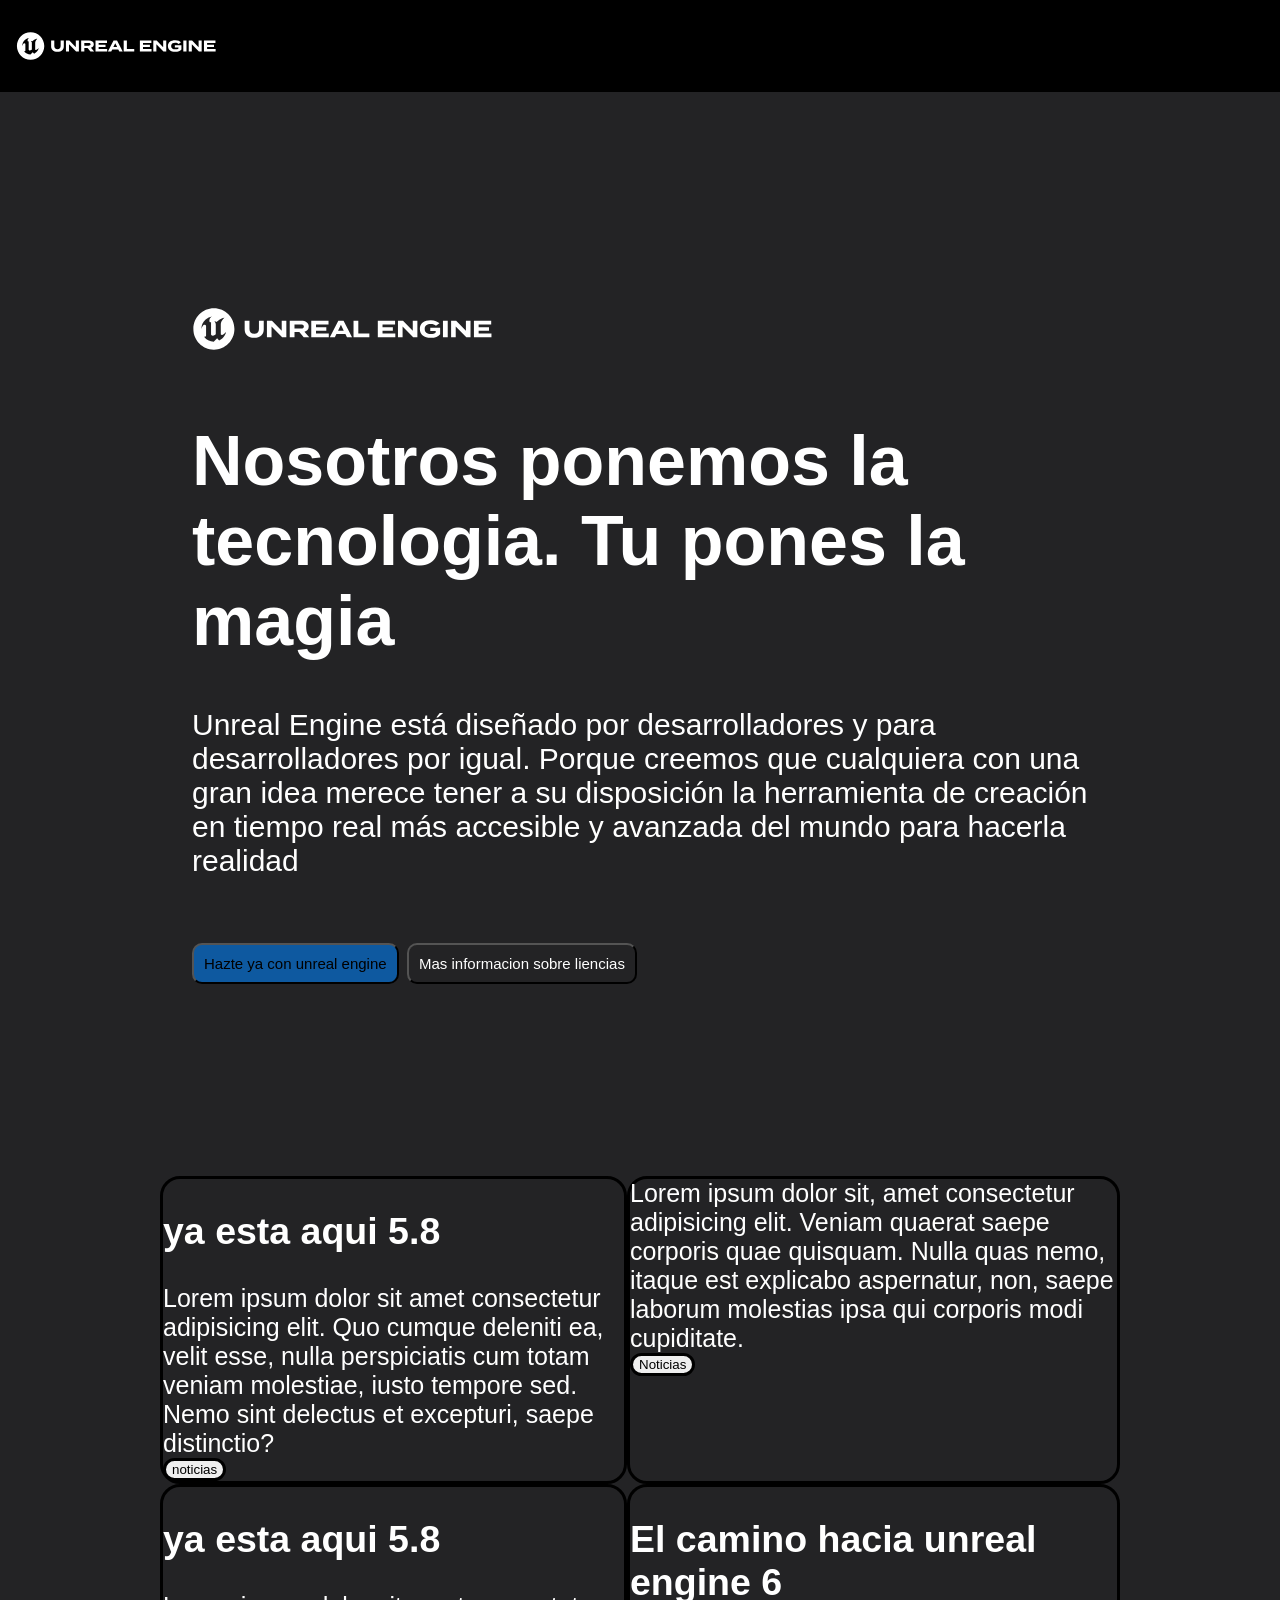
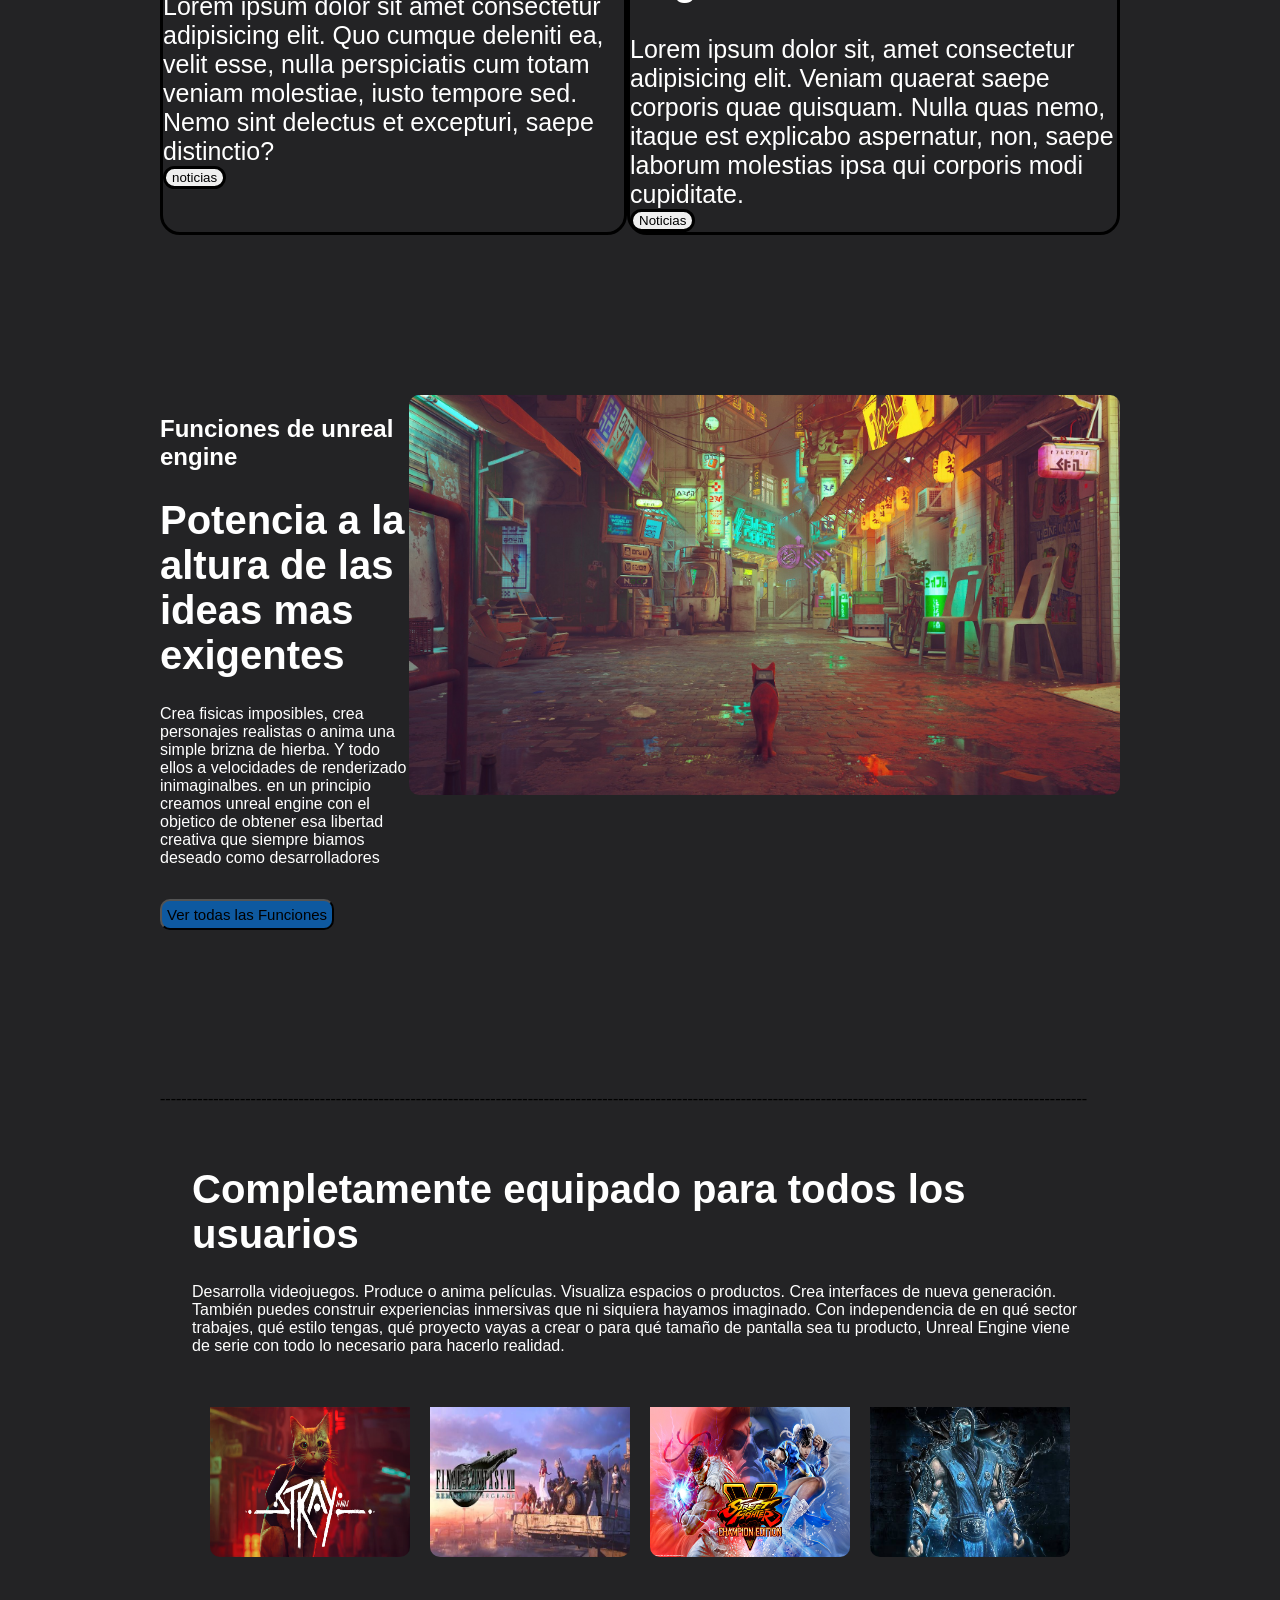
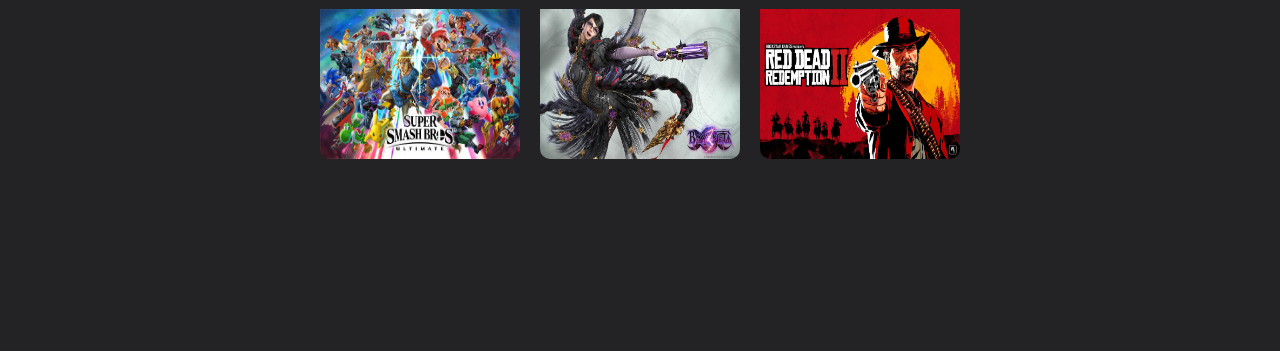
==== Index.html @ 08d659f3 "mi primer commit real, yaigit add ." ====
<!DOCTYPE html>
 <html lang="en">
 <head>
    <meta charset="UTF-8">
    <meta name="viewport" content="width=device-width, initial-scale=1.0">
    <title>Descubre unreal engine</title>
    <link rel="stylesheet" href="./Styles.css">
    <link rel="icon" href="./imagenes/logounreal.webp" type="image/x-icon">

 </head>
 <body>
   <nav class="navflex">
         <img src="./imagenes/Logo Unreal Engine.svg" alt="" style="height: 60px; width: 200px;">
         
   </nav>

<div class="mastercontainer">

   <div class="divflex1">
      <img src="./imagenes/Logo Unreal Engine.svg" alt="logounreal" class="imagenflex1" style="height: 90px; width: 300px;">

      <div divflexinner1>
          <h1 style="font-size: 70px;">Nosotros ponemos la tecnologia. Tu pones la magia</h1>
            <span >Unreal Engine está diseñado por desarrolladores y para desarrolladores por igual. Porque creemos que cualquiera con una gran idea merece tener a su disposición la herramienta de creación en tiempo real más accesible y avanzada del mundo para hacerla realidad</span>
         </div>
         <div style="margin-top: 4rem;">
            <button class="buttoninner1">Hazte ya con unreal engine</button>
            <button class="buttoninner2">Mas informacion sobre liencias</button>         
         </div>
         
         

</div>
      
<div class="containerflex1main">
   <div class="containerflex1">
      
      <div class="subcontainerflex1">
          <h2>ya esta aqui 5.8</h2>
          <span>Lorem ipsum dolor sit amet consectetur adipisicing elit. Quo cumque deleniti ea, velit esse, nulla perspiciatis cum totam veniam molestiae, iusto tempore sed. Nemo sint delectus et excepturi, saepe distinctio?</span>
          <button class="buttonflex1">noticias</button>
      </div>
      <div class="subcontainerflex2">
         
         <span>Lorem ipsum dolor sit, amet consectetur adipisicing elit. Veniam quaerat saepe corporis quae quisquam. Nulla quas nemo, itaque est explicabo aspernatur, non, saepe laborum molestias ipsa qui corporis modi cupiditate. </span>
         <button class="buttonflex2">Noticias</button>
      </div>
   </div>
   <div class="containerflex1">
      
      <div class="subcontainerflex1">
          <h2>ya esta aqui 5.8</h2>
          <span>Lorem ipsum dolor sit amet consectetur adipisicing elit. Quo cumque deleniti ea, velit esse, nulla perspiciatis cum totam veniam molestiae, iusto tempore sed. Nemo sint delectus et excepturi, saepe distinctio?</span>
          <button class="buttonflex1">noticias</button>
      </div>
      <div class="subcontainerflex2">
         <h2>El camino hacia unreal engine 6</h2>
         <span>Lorem ipsum dolor sit, amet consectetur adipisicing elit. Veniam quaerat saepe corporis quae quisquam. Nulla quas nemo, itaque est explicabo aspernatur, non, saepe laborum molestias ipsa qui corporis modi cupiditate. </span>
         <button class="buttonflex2">Noticias</button>
      </div>
</div>
    
 <div class="divflex2">
      <div>
         <h2>Funciones de unreal engine</h2>
         <h1>Potencia a la altura de las ideas mas exigentes</h1>
         <span>Crea fisicas imposibles, crea personajes realistas o anima una simple brizna de hierba. Y todo ellos a velocidades de renderizado inimaginalbes. en un principio creamos unreal engine con el objetico de obtener esa libertad creativa que siempre biamos deseado como desarrolladores</span>
         <button class="divflex2button">Ver todas las Funciones</button>
      </div>

      <div class="divflex2img">
         <img src="./imagenes/strayimage.jpg" alt="" style="border-radius: 10px;">
      </div>
</div>
</div>

  
------------------------------------------------------------------------------------------------------------------------------------------------------------------------------


   <div class="divflex3inner">
          <div class="divflex3">
             <h1>Completamente equipado para todos los usuarios</h1>
             <span>Desarrolla videojuegos. Produce o anima películas. Visualiza espacios o productos. Crea interfaces de nueva generación. También puedes construir experiencias inmersivas que ni siquiera hayamos imaginado. Con independencia de en qué sector trabajes, qué estilo tengas, qué proyecto vayas a crear o para qué tamaño de pantalla sea tu producto, Unreal Engine viene de serie con todo lo necesario para hacerlo realidad.</span>
           </div>
         <img src="./imagenes/juego1.avif" alt="img1" class="divflex3innerimg" style="border-radius: 10px;">
         <img src="./imagenes/juego2.jpg" alt="img1" class="divflex3innerimg" style="border-radius: 10px;">
         <img src="./imagenes/juego3.jpg" alt="img1" class="divflex3innerimg" style="border-radius: 10px;">
         <img src="./imagenes/juego4.jpg" alt="img1" class="divflex3innerimg" style="border-radius: 10px;">
         <img src="./imagenes/juego5.jpg" alt="img1" class="divflex3innerimg" style="border-radius: 10px;">
         <img src="./imagenes/juego6.jpg" alt="img1" class="divflex3innerimg" style="border-radius: 10px;">
         <img src="./imagenes/juego7.jpg" alt="img1" class="divflex3innerimg" style="border-radius: 10px;">
   </div>
  </div>










 </body>
 </html>
---- Styles.css ----
body {
    padding: 0;
    margin: 0;
    background-color: rgb(35, 35, 37);
}


.mastercontainer {
    margin: 10rem;
    
}

.navflex {
    display: flex;
    background-color: black;
    color: white;
    justify-content: space-between;
    text-decoration: none;
    padding: 1em;
    

}

.divflex1 {
    display: flex;
    justify-content:start;
    flex-direction: column;
    font-family: 'Gill Sans', 'Gill Sans MT', Calibri, 'Trebuchet MS', sans-serif;
    color: white;
    font-size: 30px;
    margin-bottom: 10rem;
    padding: 2rem;
    flex-wrap: wrap;
    
}

.buttoninner1 {
   border-radius: 10px;
   background-color: rgba(10, 100, 185, 0.836);
   padding: 10px;
   font-family: 'Gill Sans', 'Gill Sans MT', Calibri, 'Trebuchet MS', sans-serif;
   font-size: 15px;
   color: black;
}


.buttoninner2 {
    background-color: transparent;
    border-radius: 10px;
    padding: 10px;
    font-family: 'Gill Sans', 'Gill Sans MT', Calibri, 'Trebuchet MS', sans-serif;
    font-size: 15px;
    color: white;
}



.video1 {
  display: flex;
 
}


.imagenflex1 {
    width: 800px;
    height:400px;
}

.text1flex {
    font-family: 20px;
}

.containerflex1 {
    display: flex;
    justify-content: space-around;
    font-family: 'Gill Sans', 'Gill Sans MT', Calibri, 'Trebuchet MS', sans-serif;
    color: white;
    font-size: 25px;
    justify-content: space-between

    
    
}


.subcontainerflex1 {
    border-radius: 20px;
    border: solid black;
    color: white;
    
}

.subcontainerflex2 {
    border-radius: 20px;
    border: solid black;
    color: white;
    
}

.buttonflex1 {
    border: solid black;
    display: flex;
    justify-content: start;
    border-radius: 20px;
    
}

.buttonflex2 {
    border: solid black;
    display: flex;
    border-radius: 20px;
     
    
    
}

.divflexinner1 {
    display: flex;
    flex-direction: column;
    
}


.divflex2 {
    display: flex;
    margin-bottom: 10rem;
    margin-top: 10rem;
    color: white;
    font-family: 'Gill Sans', 'Gill Sans MT', Calibri, 'Trebuchet MS', sans-serif;
}

.divflex2 h1 {
    font-size: 40px;
}

.divflex2 button {
   border-radius: 10px;
   background-color: rgba(10, 100, 185, 0.836);
   padding: 5px;
   font-family: 'Gill Sans', 'Gill Sans MT', Calibri, 'Trebuchet MS', sans-serif;
   font-size: 15px;
   color: black;
   margin-top: 2rem;

}

.divflex2img {
    display: flex; 
    height: 400px;
    width: 1500px;
    
    

}

.divflex2button {
    display: flex;
}

.divflex3inner {
    display: flex;  
    justify-content: center;
    flex-wrap: wrap;
    gap: 20px;
    color: white;
    font-family: 'Gill Sans', 'Gill Sans MT', Calibri, 'Trebuchet MS', sans-serif;
    padding: 2rem;
}

.divflex3inner h1 {
    font-size: 40px;
}

.divflex3innerimg {
    height: 150px;
    width: 200px;
    padding-top: 2rem;
    
}
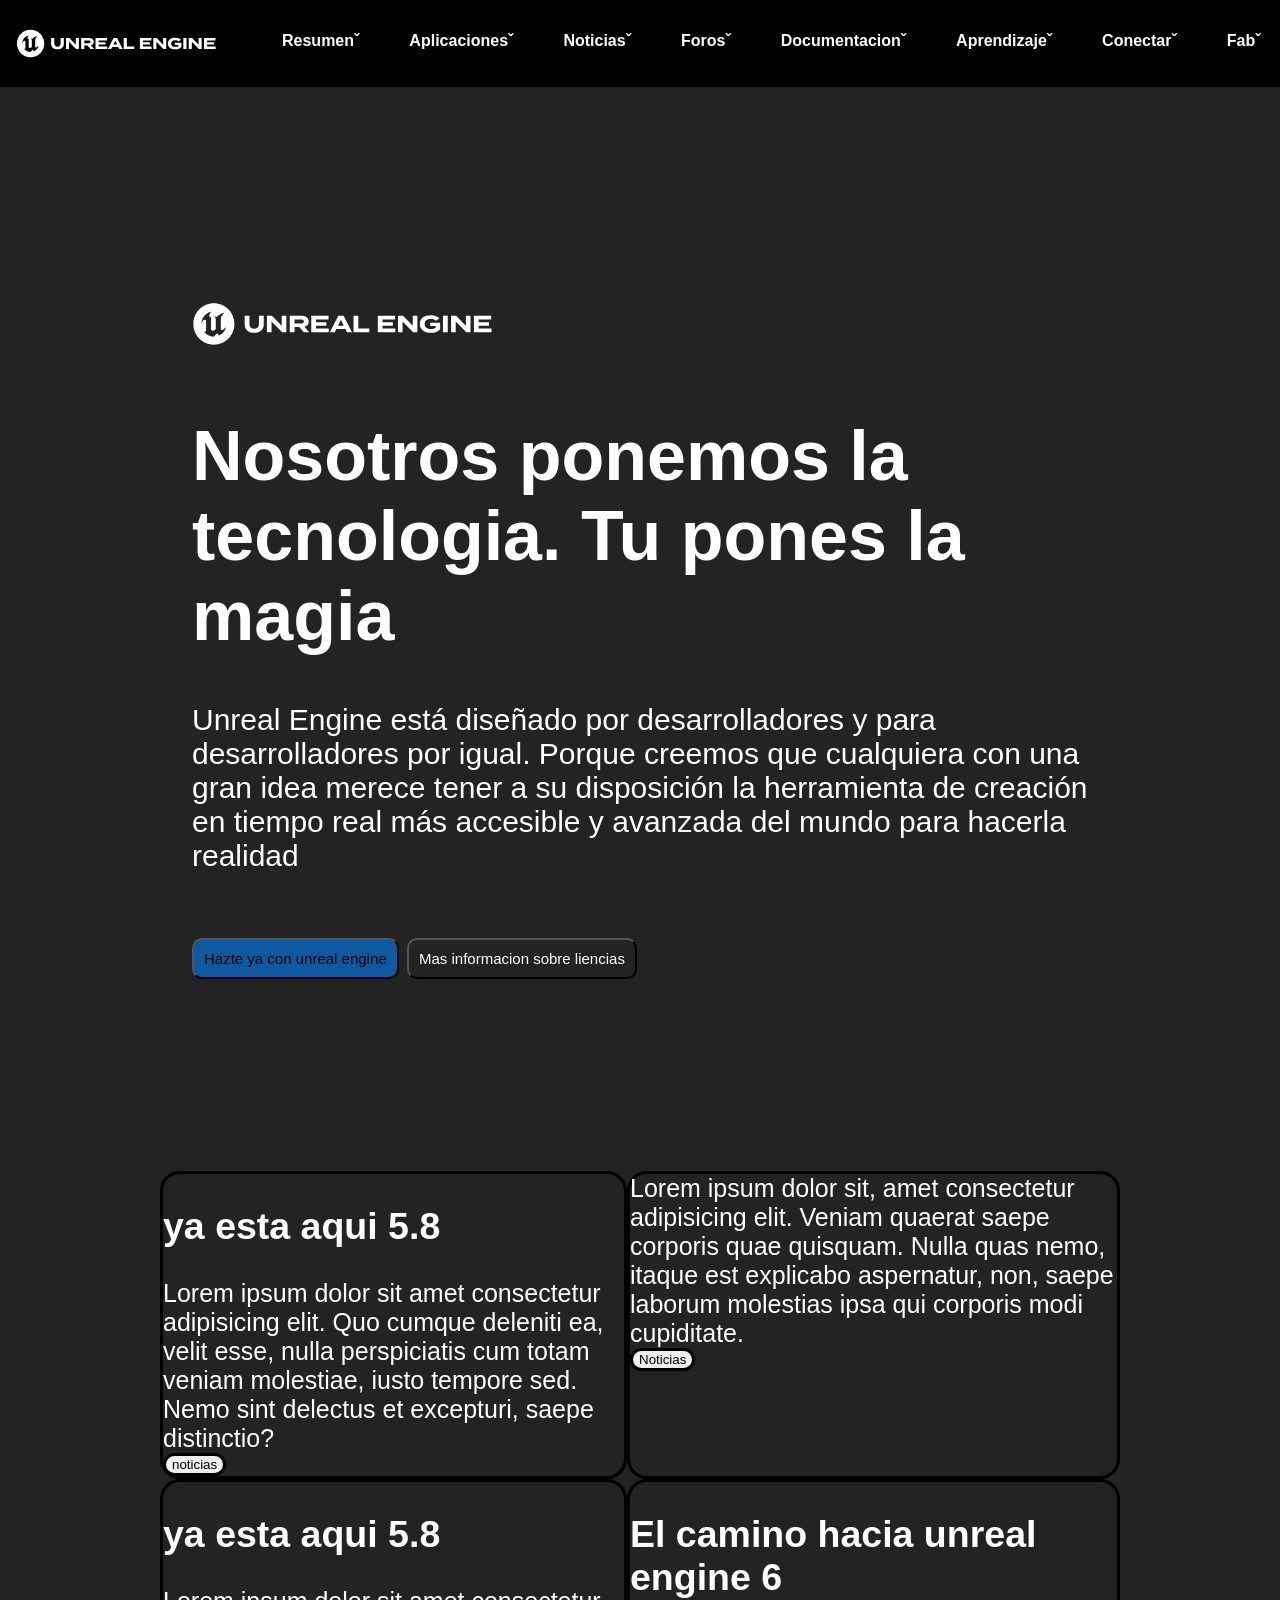
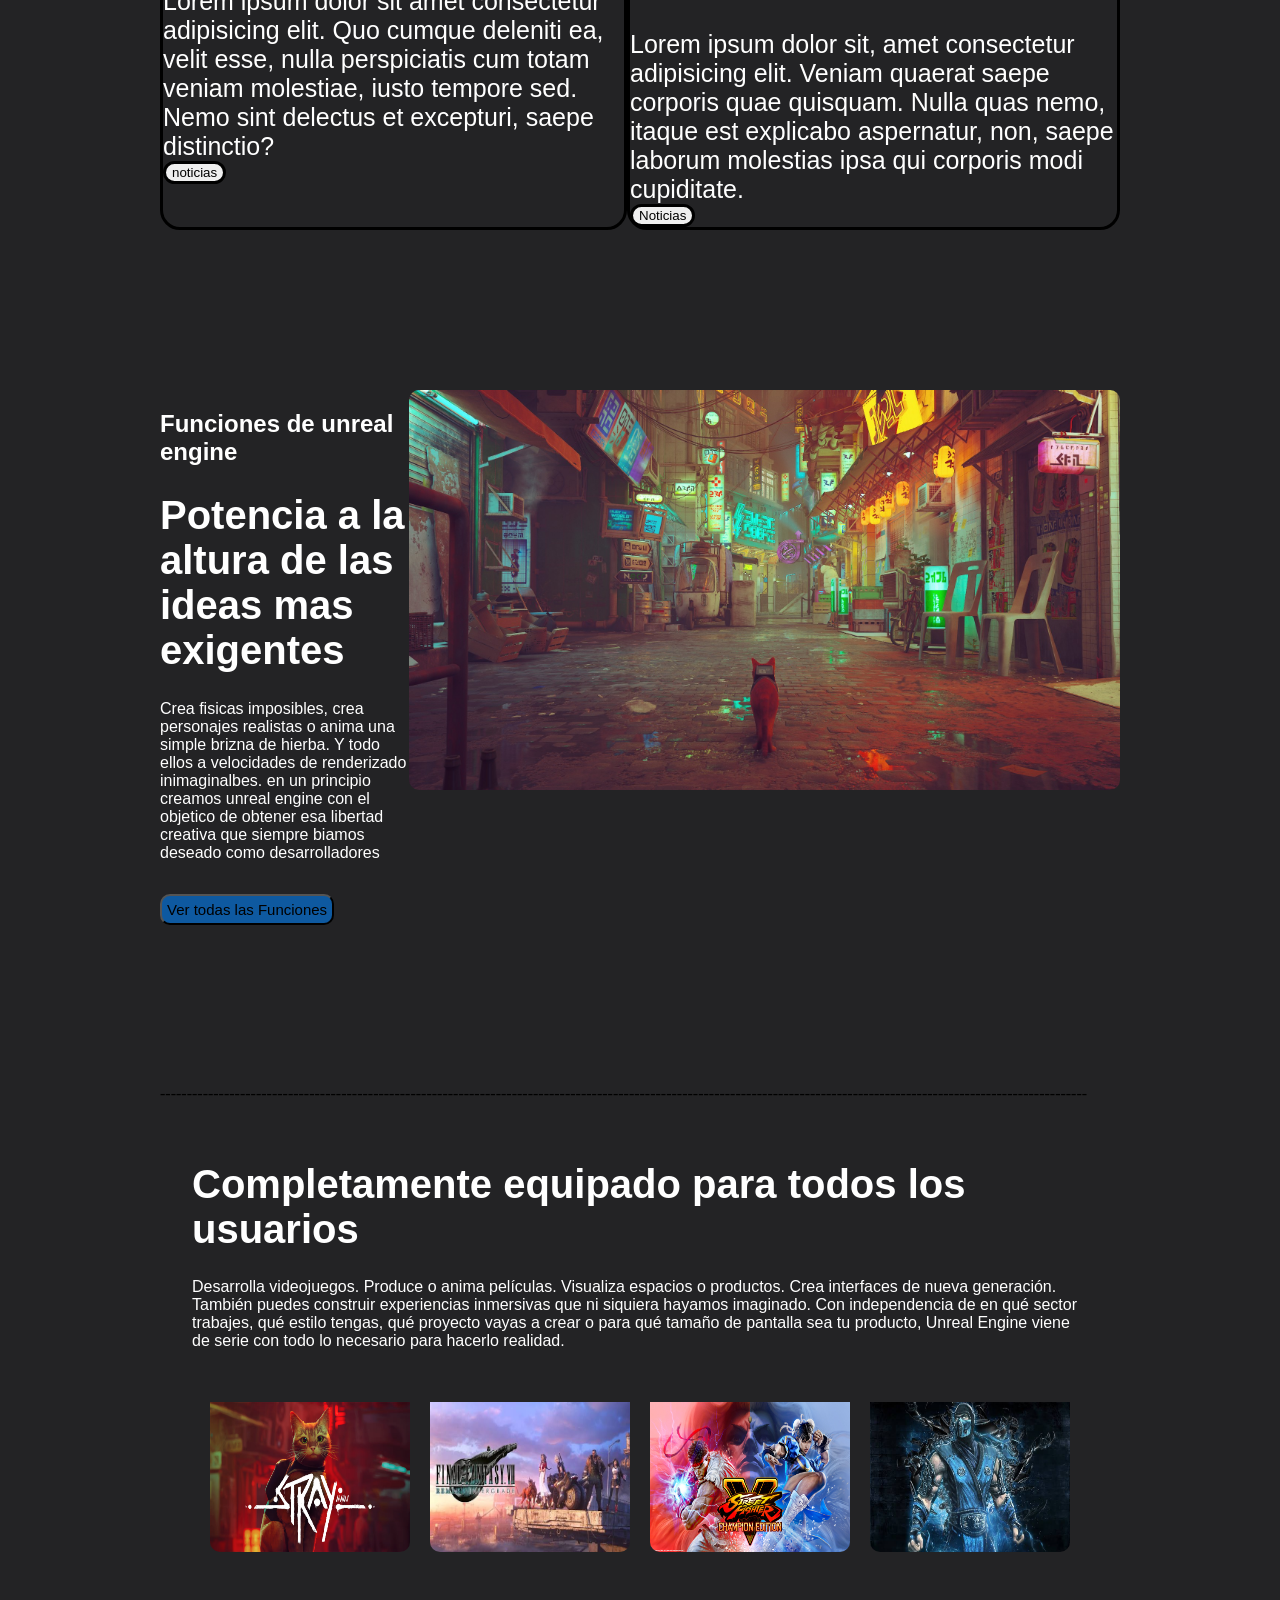
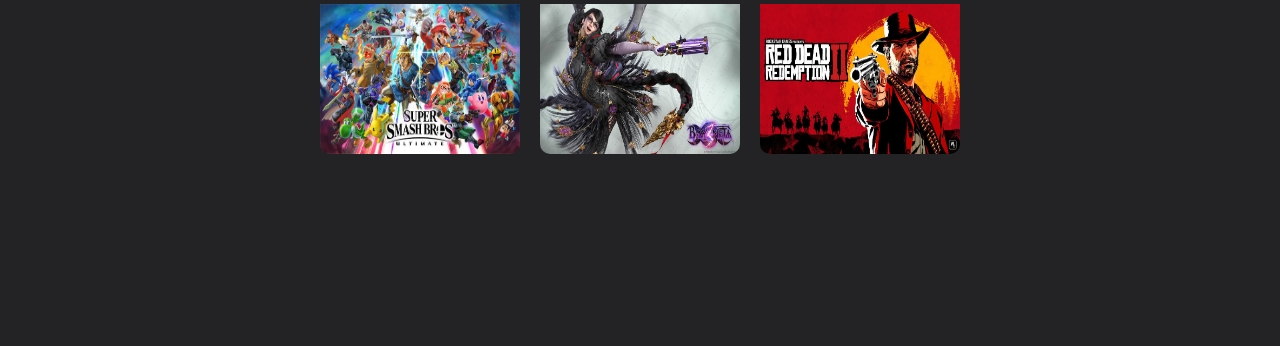
==== commit cf35d157: "complete navbar" ====
--- a/Index.html
+++ b/Index.html
@@ -9,10 +9,33 @@
 
  </head>
  <body>
-   <nav class="navflex">
-         <img src="./imagenes/Logo Unreal Engine.svg" alt="" style="height: 60px; width: 200px;">
-         
-   </nav>
+<nav class="navflex">
+      
+      <img src="./imagenes/Logo Unreal Engine.svg" alt="" style="height: 55px; width: 200px; padding: 8px;">
+      
+      
+       <div class="navflex">
+         <p>Resumenˇ</p>
+         <p>Aplicacionesˇ</p>
+         <p>Noticiasˇ</p>
+         <p>Forosˇ</p>
+         <p>Documentacionˇ</p>
+         <p>Aprendizajeˇ</p>
+         <p>Conectarˇ</p>
+         <p>Fabˇ</p>
+      </div> 
+      
+      <div>
+        <input type="text" placeholder="Buscar">
+      </div>
+      
+      <div class="navflexbutton">
+         <button class="navflexbutton1">iniciar</button>
+         <button class="navflexbutton2">Descargar</button>
+      </div>
+      
+
+</nav>
 
 <div class="mastercontainer">
 
@@ -95,12 +118,5 @@
 
 
 
-
-
-
-
-
-
-
  </body>
  </html>
--- a/Styles.css
+++ b/Styles.css
@@ -12,14 +12,68 @@
 
 .navflex {
     display: flex;
+    flex-direction: row;
     background-color: black;
     color: white;
-    justify-content: space-between;
     text-decoration: none;
-    padding: 1em;
-    
-
-}
+    gap: 50px;
+    font-family: 'Gill Sans', 'Gill Sans MT', Calibri, 'Trebuchet MS', sans-serif;
+    font-weight: bold;
+    padding: 8px;
+
+
+}
+
+
+
+.navflex input {
+   border-radius: 30px;
+   font-weight: bold;
+   width:300px;
+   height: 30px;
+   margin-top: 15px;
+   background-color: rgba(128, 128, 128, 0.342)
+   
+   
+   
+}
+
+
+.navflexbutton {
+    display: flex;
+    flex-direction: row;
+    gap: 5px;
+    margin-top: 10px;
+    padding: 10px;
+    
+    
+    
+}
+
+.navflexbutton1 {
+   border-radius: 8px; 
+   background-color: rgba(128, 128, 128, 0.548);
+   height: 30px;
+   width: 90px;
+   font-weight: bold;
+   color: white;
+}
+
+
+.navflexbutton2 {
+    border-radius: 8px;
+     background-color: rgba(66, 136, 201, 0.836);
+     height: 30px;
+     width: 90px;
+     font-weight: bold;
+     padding-right: 100px;
+}
+
+.navflexdiv {
+    display: flex;
+}
+
+
 
 .divflex1 {
     display: flex;
@@ -77,9 +131,7 @@
     color: white;
     font-size: 25px;
     justify-content: space-between
-
-    
-    
+  
 }
 
 
@@ -110,7 +162,6 @@
     display: flex;
     border-radius: 20px;
      
-    
     
 }
 
@@ -149,8 +200,6 @@
     height: 400px;
     width: 1500px;
     
-    
-
 }
 
 .divflex2button {
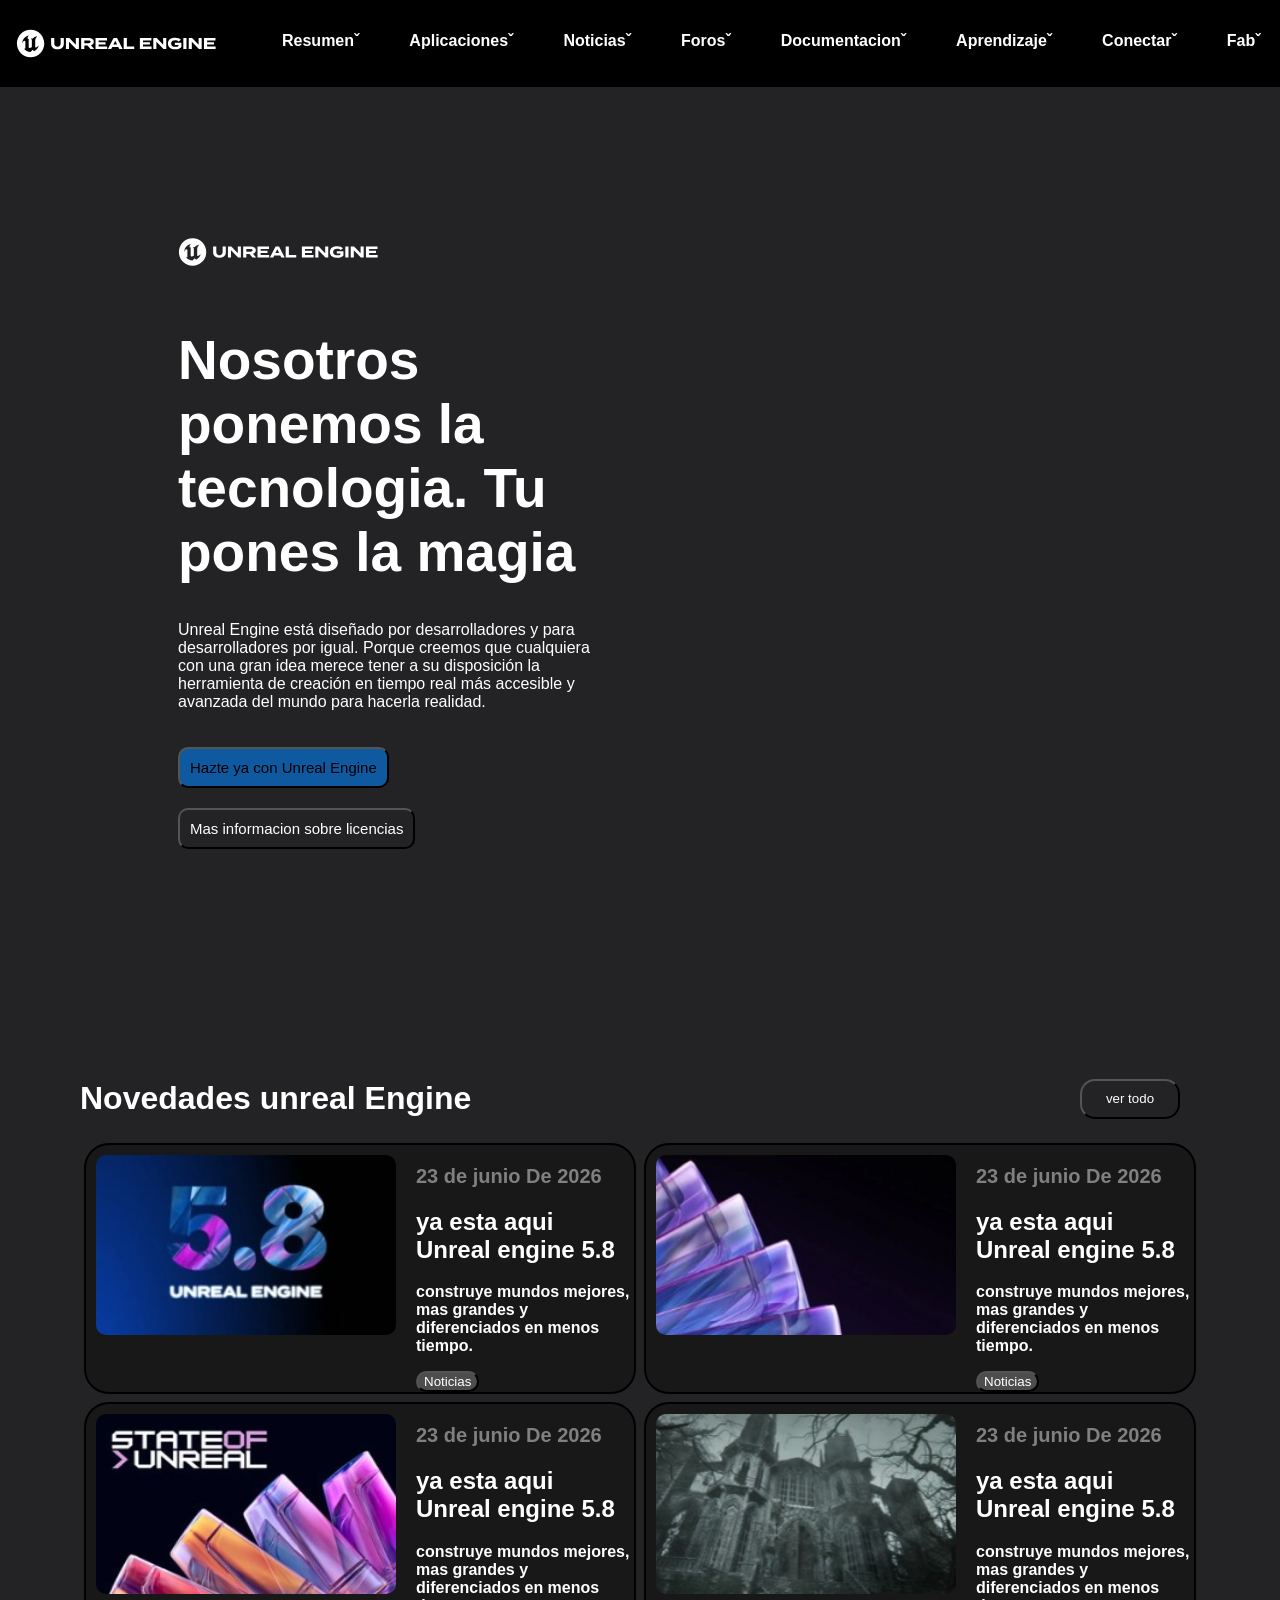
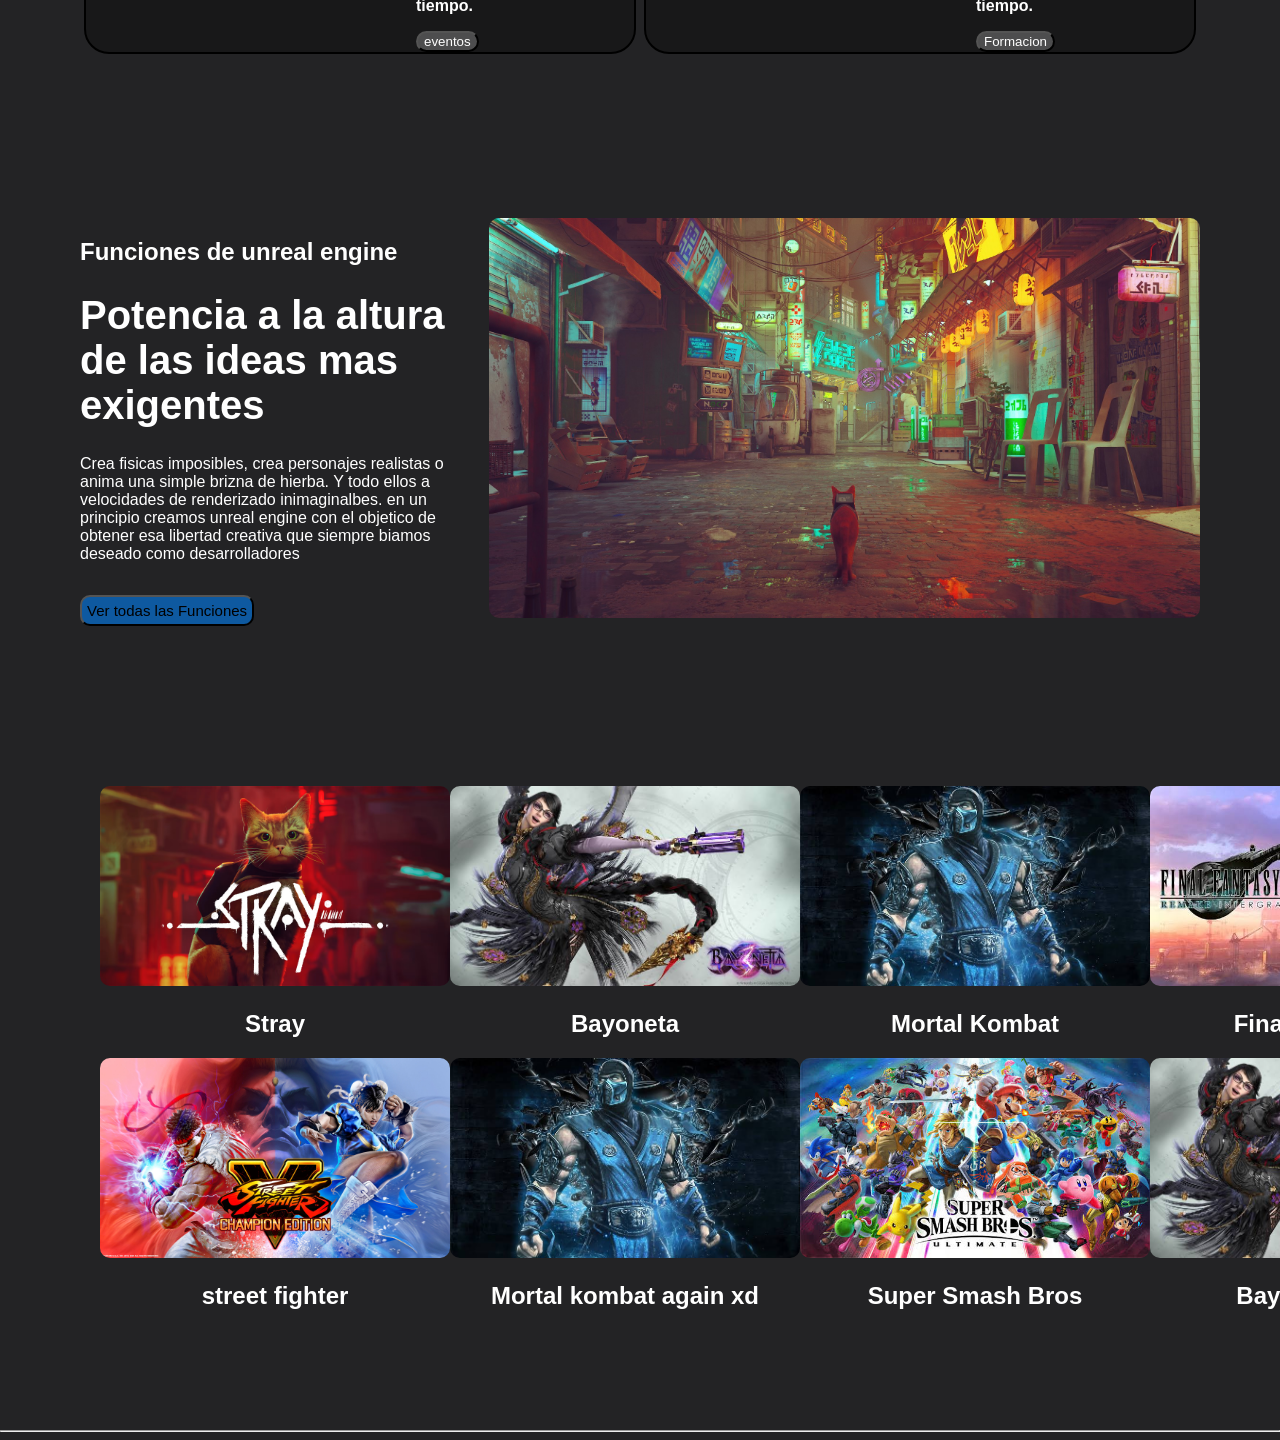
==== commit 59816227: "primer uso de grid/flexbox" ====
--- a/Index.html
+++ b/Index.html
@@ -38,83 +38,149 @@
 </nav>
 
 <div class="mastercontainer">
+<div style="margin: 3rem;">
 
-   <div class="divflex1">
-      <img src="./imagenes/Logo Unreal Engine.svg" alt="logounreal" class="imagenflex1" style="height: 90px; width: 300px;">
-
-      <div divflexinner1>
-          <h1 style="font-size: 70px;">Nosotros ponemos la tecnologia. Tu pones la magia</h1>
-            <span >Unreal Engine está diseñado por desarrolladores y para desarrolladores por igual. Porque creemos que cualquiera con una gran idea merece tener a su disposición la herramienta de creación en tiempo real más accesible y avanzada del mundo para hacerla realidad</span>
+   <div class="inicio">
+        <div class="newflex1">
+           <img src="./imagenes/Logo Unreal Engine.svg" alt="" style="height: 70px; width: 200px;">
+           <h1>Nosotros ponemos la tecnologia. Tu pones la magia</h1>
+           <p>Unreal Engine está diseñado por desarrolladores y para desarrolladores por igual. Porque creemos que cualquiera con una gran idea merece tener a su disposición la herramienta de creación en tiempo real más accesible y avanzada del mundo para hacerla realidad.</p>
+           <button class="buttoninner1">Hazte ya con Unreal Engine</button>
+           <button class="buttoninner2">Mas informacion sobre licencias</button>
+        </div>
+     
+           
+          <div class="video1">
+              <video src="./imagenes/videounreal.mp4" type="video/mp4" autoplay width="800" height="600px"></video>
          </div>
-         <div style="margin-top: 4rem;">
-            <button class="buttoninner1">Hazte ya con unreal engine</button>
-            <button class="buttoninner2">Mas informacion sobre liencias</button>         
-         </div>
-         
-         
-
+       </div>
+   
+                  
+   </div>
+        
+   <div class="contenedorcardsmain">
+      <div class="flexcardstittle"><h1>Novedades unreal Engine</h1></div>
+      <div class="flexcardsbutton1"><button>ver todo</button></div>
+        <div class="card"><div>
+           <img src="./imagenes/Imagen15.8.jpeg" alt=""> 
+        </div>
+        <div class="cardtext">
+           <h3>23 de junio De 2026</h3>
+           <h2>ya esta aqui Unreal engine 5.8</h2>
+           <p>construye mundos mejores, mas grandes y diferenciados en menos tiempo.</p>
+           <button>Noticias</button>
+        </div>
+     </div>
+   
+     <div class="card">
+         <div>
+           <img src="./imagenes/Imagen2CRISTAL.jpeg" alt="">
+        </div>
+        <div class="cardtext">
+           <h3>23 de junio De 2026</h3>
+           <h2>ya esta aqui Unreal engine 5.8</h2>
+           <p>construye mundos mejores, mas grandes y diferenciados en menos tiempo.</p>
+           <button>Noticias</button>
+        </div>
+     </div>
+   
+     <div class="card">
+         <div>
+           <img src="./Imagen3STATEOFUNREAL.jpeg" alt=""> 
+        </div>
+        <div class="cardtext">
+           <h3>23 de junio De 2026</h3>
+           <h2>ya esta aqui Unreal engine 5.8</h2>
+           <p>construye mundos mejores, mas grandes y diferenciados en menos tiempo.</p>
+           <button>eventos</button>
+        </div>
+     </div>
+   
+     <div class="card">
+         <div>
+           <img src="./imagenes/imagen4MANSION.jpeg" alt=""> 
+        </div>
+        <div class="cardtext">
+           <h3>23 de junio De 2026</h3>
+           <h2>ya esta aqui Unreal engine 5.8</h2>
+           <p>construye mundos mejores, mas grandes y diferenciados en menos tiempo.</p>
+           <button>Formacion</button>
+        </div>
+          
+     </div>
+   </div>
+   <div class="divflex2">
+        <div>
+           <h2>Funciones de unreal engine</h2>
+           <h1>Potencia a la altura de las ideas mas exigentes</h1>
+           <span>Crea fisicas imposibles, crea personajes realistas o anima una simple brizna de hierba. Y todo ellos a velocidades de renderizado inimaginalbes. en un principio creamos unreal engine con el objetico de obtener esa libertad creativa que siempre biamos deseado como desarrolladores</span>
+           <button class="divflex2button">Ver todas las Funciones</button>
+        </div>
+   
+        <div class="divflex2img">
+           <img src="./imagenes/strayimage.jpg" alt="" style="border-radius: 10px;">
+        </div>
+   </div>
+   </div>
 </div>
       
-<div class="containerflex1main">
-   <div class="containerflex1">
-      
-      <div class="subcontainerflex1">
-          <h2>ya esta aqui 5.8</h2>
-          <span>Lorem ipsum dolor sit amet consectetur adipisicing elit. Quo cumque deleniti ea, velit esse, nulla perspiciatis cum totam veniam molestiae, iusto tempore sed. Nemo sint delectus et excepturi, saepe distinctio?</span>
-          <button class="buttonflex1">noticias</button>
-      </div>
-      <div class="subcontainerflex2">
-         
-         <span>Lorem ipsum dolor sit, amet consectetur adipisicing elit. Veniam quaerat saepe corporis quae quisquam. Nulla quas nemo, itaque est explicabo aspernatur, non, saepe laborum molestias ipsa qui corporis modi cupiditate. </span>
-         <button class="buttonflex2">Noticias</button>
-      </div>
+   
+   
+   
+   
+   
+   
+   
+   
+   
+    
+   
+   
+   <div class="games">
+     <div class="tarjeta">
+        <img src="./imagenes/juego1.avif" alt="img1" class="divflex3innerimg" style="border-radius: 10px;">
+        <h2>Stray</h2>
+     </div>
+   
+     <div class="tarjeta">
+        <img src="./imagenes/juego6.jpg" alt="img1" class="divflex3innerimg" style="border-radius: 10px;">
+         <h2>Bayoneta</h2>
+     </div>
+   
+     <div class="tarjeta">
+        <img src="./imagenes/juego4.jpg" alt="img1" class="divflex3innerimg" style="border-radius: 10px;">
+        <h2>Mortal Kombat</h2>
+     </div>
+   
+     <div class="tarjeta">
+        <img src="./imagenes/juego2.jpg" alt="img1" class="divflex3innerimg" style="border-radius: 10px;">
+        <h2>Final fantasy VII</h2>
+     </div>
+   
+     <div class="tarjeta">
+        <img src="./imagenes/juego3.jpg" alt="img1" class="divflex3innerimg" style="border-radius: 10px;">
+        <h2>street fighter</h2>
+     </div>
+   
+     <div class="tarjeta">
+        <img src="./imagenes/juego4.jpg" alt="img1" class="divflex3innerimg" style="border-radius: 10px;">
+        <h2>Mortal kombat again xd</h2>
+     </div>
+   
+     <div class="tarjeta">
+        <img src="./imagenes/juego5.jpg" alt="img1" class="divflex3innerimg" style="border-radius: 10px;">
+        <h2>Super Smash Bros</h2>
+     </div>
+   
+     <div class="tarjeta">
+        <img src="./imagenes/juego6.jpg" alt="img1" class="divflex3innerimg" style="border-radius: 10px;">
+        <h2>Bayoneta again</h2>
+     </div>
    </div>
-   <div class="containerflex1">
-      
-      <div class="subcontainerflex1">
-          <h2>ya esta aqui 5.8</h2>
-          <span>Lorem ipsum dolor sit amet consectetur adipisicing elit. Quo cumque deleniti ea, velit esse, nulla perspiciatis cum totam veniam molestiae, iusto tempore sed. Nemo sint delectus et excepturi, saepe distinctio?</span>
-          <button class="buttonflex1">noticias</button>
-      </div>
-      <div class="subcontainerflex2">
-         <h2>El camino hacia unreal engine 6</h2>
-         <span>Lorem ipsum dolor sit, amet consectetur adipisicing elit. Veniam quaerat saepe corporis quae quisquam. Nulla quas nemo, itaque est explicabo aspernatur, non, saepe laborum molestias ipsa qui corporis modi cupiditate. </span>
-         <button class="buttonflex2">Noticias</button>
-      </div>
-</div>
-    
- <div class="divflex2">
-      <div>
-         <h2>Funciones de unreal engine</h2>
-         <h1>Potencia a la altura de las ideas mas exigentes</h1>
-         <span>Crea fisicas imposibles, crea personajes realistas o anima una simple brizna de hierba. Y todo ellos a velocidades de renderizado inimaginalbes. en un principio creamos unreal engine con el objetico de obtener esa libertad creativa que siempre biamos deseado como desarrolladores</span>
-         <button class="divflex2button">Ver todas las Funciones</button>
-      </div>
-
-      <div class="divflex2img">
-         <img src="./imagenes/strayimage.jpg" alt="" style="border-radius: 10px;">
-      </div>
-</div>
+   
+   <hr>
 </div>
 
-  
-------------------------------------------------------------------------------------------------------------------------------------------------------------------------------
-
-
-   <div class="divflex3inner">
-          <div class="divflex3">
-             <h1>Completamente equipado para todos los usuarios</h1>
-             <span>Desarrolla videojuegos. Produce o anima películas. Visualiza espacios o productos. Crea interfaces de nueva generación. También puedes construir experiencias inmersivas que ni siquiera hayamos imaginado. Con independencia de en qué sector trabajes, qué estilo tengas, qué proyecto vayas a crear o para qué tamaño de pantalla sea tu producto, Unreal Engine viene de serie con todo lo necesario para hacerlo realidad.</span>
-           </div>
-         <img src="./imagenes/juego1.avif" alt="img1" class="divflex3innerimg" style="border-radius: 10px;">
-         <img src="./imagenes/juego2.jpg" alt="img1" class="divflex3innerimg" style="border-radius: 10px;">
-         <img src="./imagenes/juego3.jpg" alt="img1" class="divflex3innerimg" style="border-radius: 10px;">
-         <img src="./imagenes/juego4.jpg" alt="img1" class="divflex3innerimg" style="border-radius: 10px;">
-         <img src="./imagenes/juego5.jpg" alt="img1" class="divflex3innerimg" style="border-radius: 10px;">
-         <img src="./imagenes/juego6.jpg" alt="img1" class="divflex3innerimg" style="border-radius: 10px;">
-         <img src="./imagenes/juego7.jpg" alt="img1" class="divflex3innerimg" style="border-radius: 10px;">
-   </div>
-  </div>
 
 
 
--- a/Styles.css
+++ b/Styles.css
@@ -6,9 +6,84 @@
 
 
 .mastercontainer {
-    margin: 10rem;
-    
-}
+    margin: 5rem
+    
+}
+
+
+.contenedorcardsmain {
+   display: grid;
+   grid-template-columns: 1fr 1fr;
+   margin-top: 10rem;
+
+}
+
+
+.flexcardstittle {
+    color: white;
+    font-family: 'Gill Sans', 'Gill Sans MT', Calibri, 'Trebuchet MS', sans-serif;
+}
+
+.flexcardsbutton1 {
+    display: flex;
+    justify-content: end;
+    padding: 20px;
+    
+    
+}
+
+.flexcardsbutton1 button {
+    background-color: transparent;
+    color: white;
+    border-radius: 15px;
+    width: 100px;
+}
+
+
+.card {
+    display: flex;
+    border-radius: 25px;
+    flex-direction: row;
+    border: solid black 2px;
+    margin: 4px;
+    background-color: rgba(0, 0, 0, 0.322);
+
+}
+
+.card img {
+    width: 300px;
+    height: 180px;
+    border-radius: 20px;
+    padding: 10px;
+   
+    
+}
+
+.cardtext {
+    padding-left: 10px;
+    color: white;
+    font-family: 'Gill Sans', 'Gill Sans MT', Calibri, 'Trebuchet MS', sans-serif;
+    font-weight: bold;
+    
+}
+
+
+.cardtext h3 {
+    color: gray;
+    font-size: 20px;
+}
+
+
+.cardtext button {
+    background-color: gray;
+    border-radius: 15px;
+    color: white;transform: translateZ(0);
+    background-color: rgba(128, 128, 128, 0.514);
+    
+}
+
+
+
 
 .navflex {
     display: flex;
@@ -46,9 +121,14 @@
     margin-top: 10px;
     padding: 10px;
     
-    
-    
-}
+}
+
+
+.inicio {
+    display: grid;
+    grid-template-columns: 2fr 2fr ;
+}
+
 
 .navflexbutton1 {
    border-radius: 8px; 
@@ -76,16 +156,15 @@
 
 
 .divflex1 {
-    display: flex;
-    justify-content:start;
-    flex-direction: column;
-    font-family: 'Gill Sans', 'Gill Sans MT', Calibri, 'Trebuchet MS', sans-serif;
-    color: white;
-    font-size: 30px;
-    margin-bottom: 10rem;
-    padding: 2rem;
-    flex-wrap: wrap;
-    
+   display: grid;
+   grid-template-columns: 1fr 1fr;    
+}
+
+
+.video1 {
+    border-radius: 100px;
+    overflow: hidden;
+    transform: translateZ(0);
 }
 
 .buttoninner1 {
@@ -95,6 +174,7 @@
    font-family: 'Gill Sans', 'Gill Sans MT', Calibri, 'Trebuchet MS', sans-serif;
    font-size: 15px;
    color: black;
+   margin-top: 20px;
 }
 
 
@@ -105,14 +185,12 @@
     font-family: 'Gill Sans', 'Gill Sans MT', Calibri, 'Trebuchet MS', sans-serif;
     font-size: 15px;
     color: white;
-}
-
-
-
-.video1 {
-  display: flex;
- 
-}
+    margin-top: 20px;
+}
+
+
+
+
 
 
 .imagenflex1 {
@@ -172,12 +250,25 @@
 }
 
 
+.newflex1 {
+    color: white;
+    font-family: 'Gill Sans', 'Gill Sans MT', Calibri, 'Trebuchet MS', sans-serif;
+    margin: 50px;
+}
+
+.newflex1 h1 {
+    font-size: 55px;
+    font-weight: bold;
+}
+
+
 .divflex2 {
     display: flex;
     margin-bottom: 10rem;
     margin-top: 10rem;
     color: white;
     font-family: 'Gill Sans', 'Gill Sans MT', Calibri, 'Trebuchet MS', sans-serif;
+    margin-top: 10rem;
 }
 
 .divflex2 h1 {
@@ -221,10 +312,27 @@
 }
 
 .divflex3innerimg {
-    height: 150px;
-    width: 200px;
-    padding-top: 2rem;
-    
-}
-
-
+    height: 200px;
+    width: 350px;
+
+    
+}
+
+.games {
+    display: grid;
+    grid-template-columns: 0.5fr 0.5fr 0.5fr 0.5fr;
+    margin: 100px;
+
+    
+
+}
+
+.tarjeta {
+  
+  text-align: center;
+}
+
+.tarjeta h2 {
+    color: white;
+    font-family: 'Gill Sans', 'Gill Sans MT', Calibri, 'Trebuchet MS', sans-serif;
+}
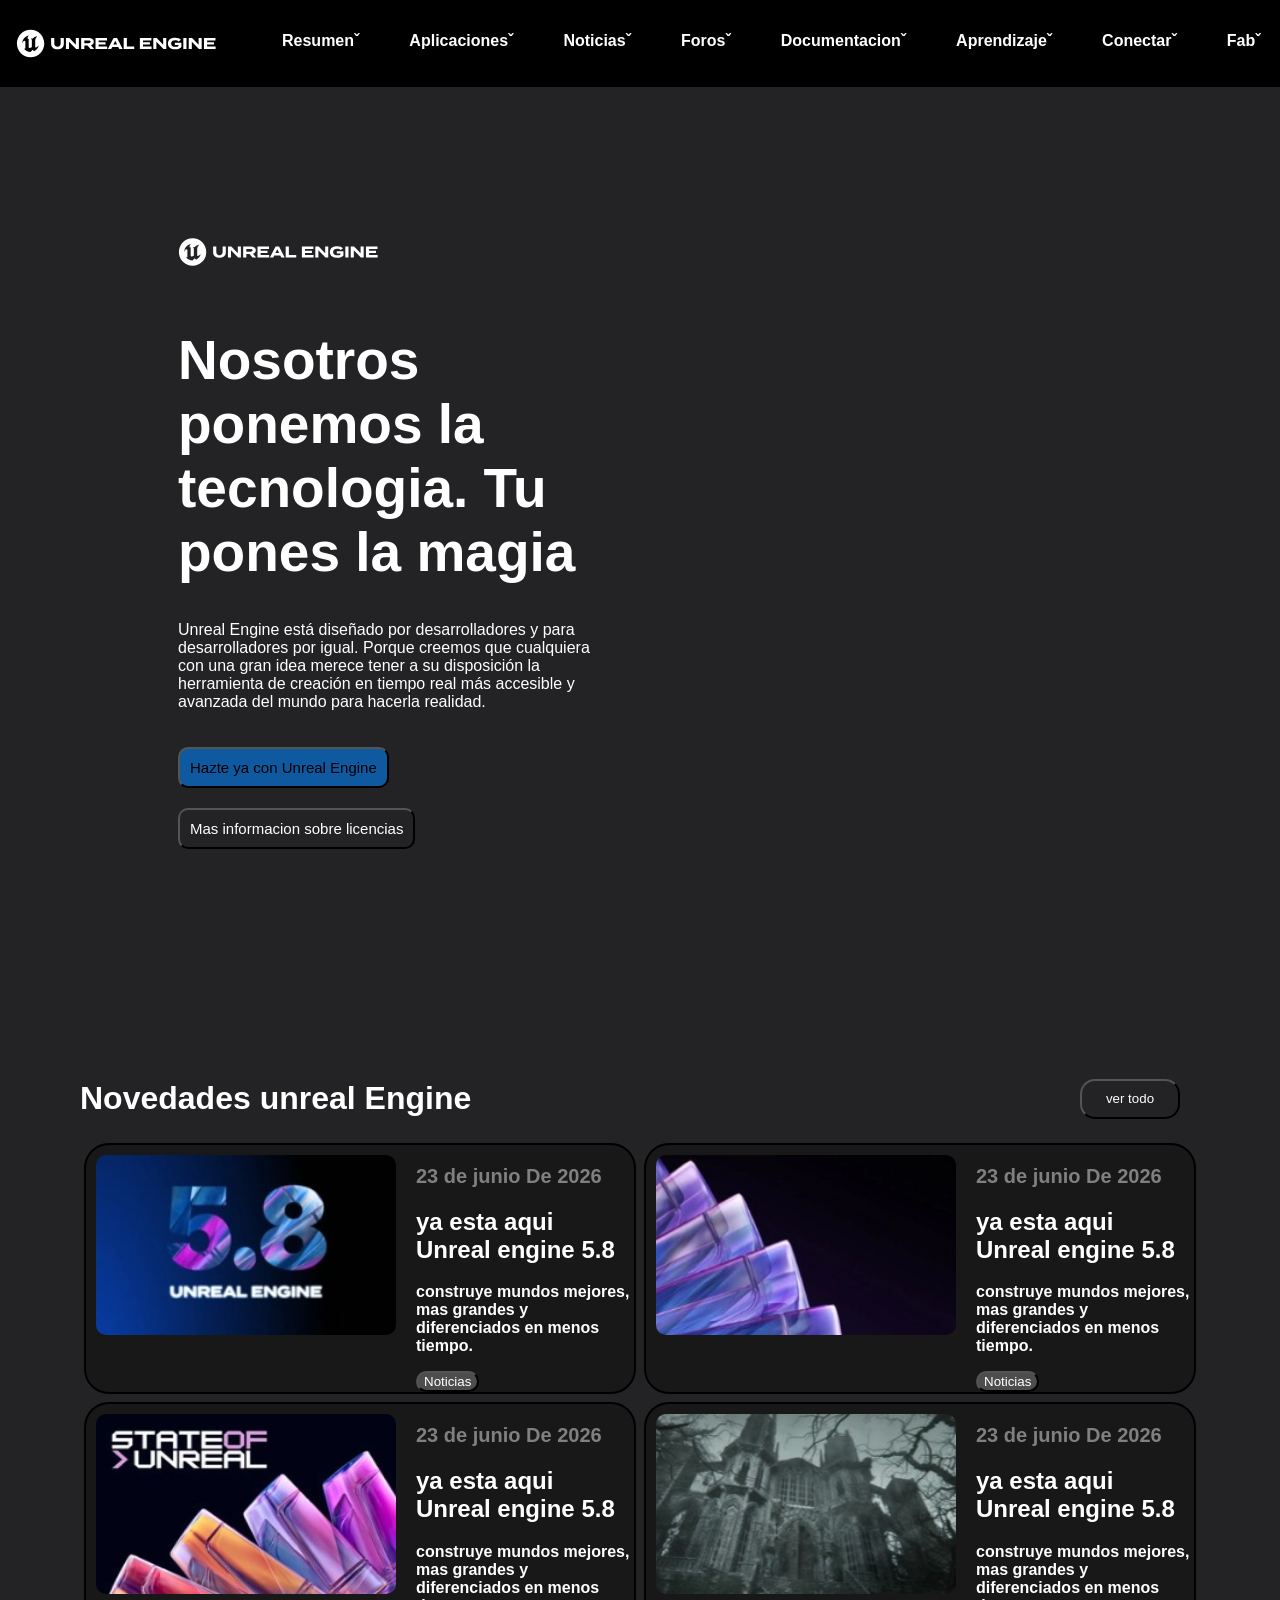
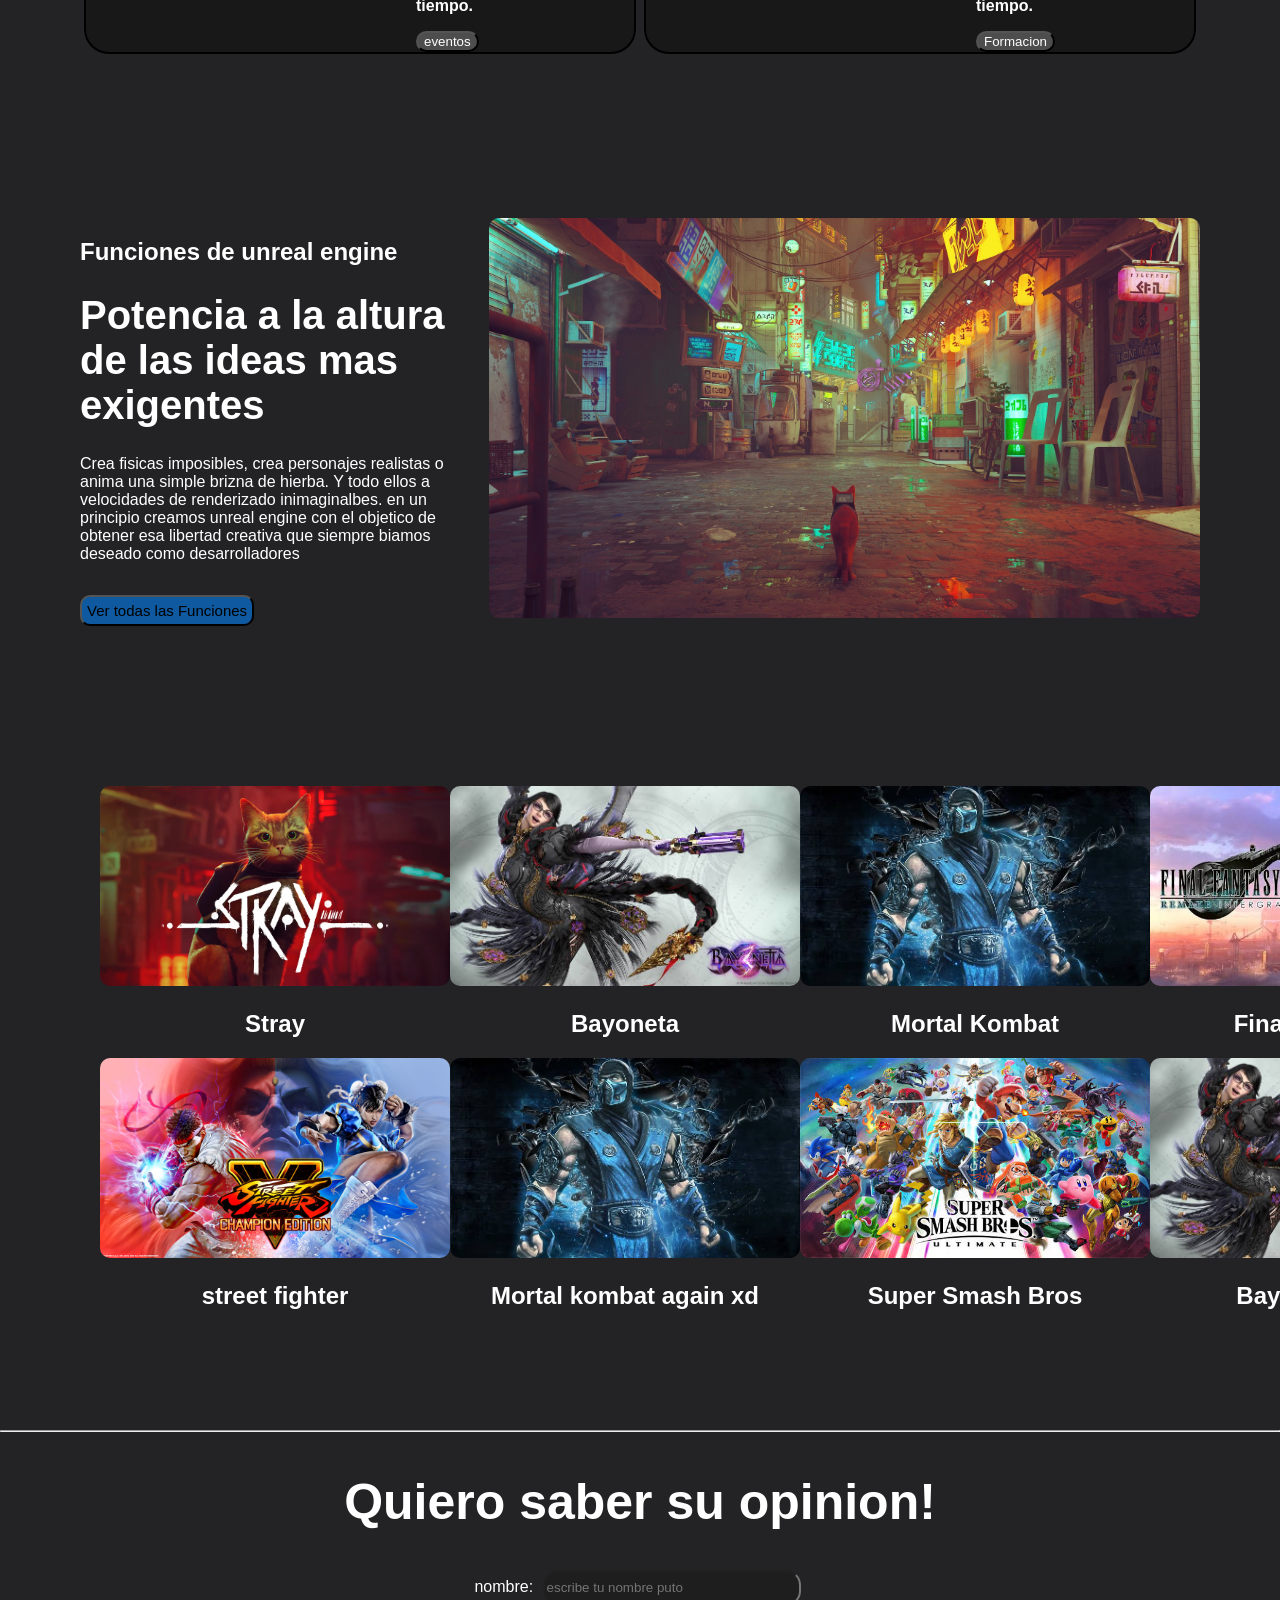
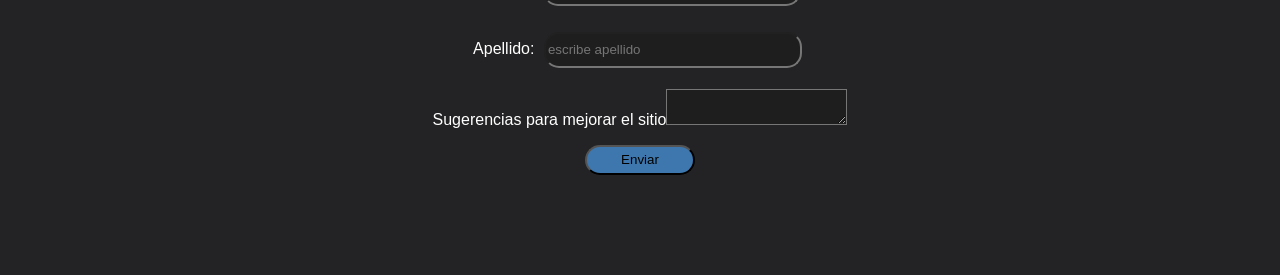
==== commit 3fc7add5: "primer formulario" ====
--- a/Index.html
+++ b/Index.html
@@ -183,6 +183,18 @@
 
 
 
+<div class="divform">
+   <form action="">
+      <H1>Quiero saber su opinion!</H1>
+      <p><label for="Nombre" class="etiqueta">nombre: <input type="text" placeholder="escribe tu nombre puto"></label></p>
+      <p><label for="apellido" class="etiqueta">Apellido: <input type="text" placeholder="escribe apellido"></label></p>
+       <p><label for="sugerencias" class="etiqueta">Sugerencias para mejorar el sitio<textarea name="sugerencias" id=""></textarea></label></p>
+       <button type="submit">Enviar</button>
+   </form>
+</div>
+
+
+
 
  </body>
  </html>
--- a/Styles.css
+++ b/Styles.css
@@ -335,4 +335,47 @@
 .tarjeta h2 {
     color: white;
     font-family: 'Gill Sans', 'Gill Sans MT', Calibri, 'Trebuchet MS', sans-serif;
+}
+
+
+.etiqueta {
+    color: white;
+}
+
+input {
+    background-color: rgba(29, 29, 29, 0.774);
+    border-radius: 15px;
+    width: 250px;
+    height: 30px;
+    margin: 5px;
+}
+
+.textarea {
+    background-color: rgba(29, 29, 29, 0.774);
+}
+
+.divform {
+    display: flex;
+    justify-content: center;
+    text-align: center;
+    font-family: 'Gill Sans', 'Gill Sans MT', Calibri, 'Trebuchet MS', sans-serif;
+}
+
+
+.divform h1{
+  color: white;
+  font-size: 50px;
+}
+
+.divform button {
+     background-color: rgba(66, 136, 201, 0.836);
+     border-radius: 15px;
+     width: 110px;
+     height: 30px;
+     margin-bottom: 100px;
+}
+
+.divform textarea {
+        background-color: rgba(29, 29, 29, 0.774);
+
 }
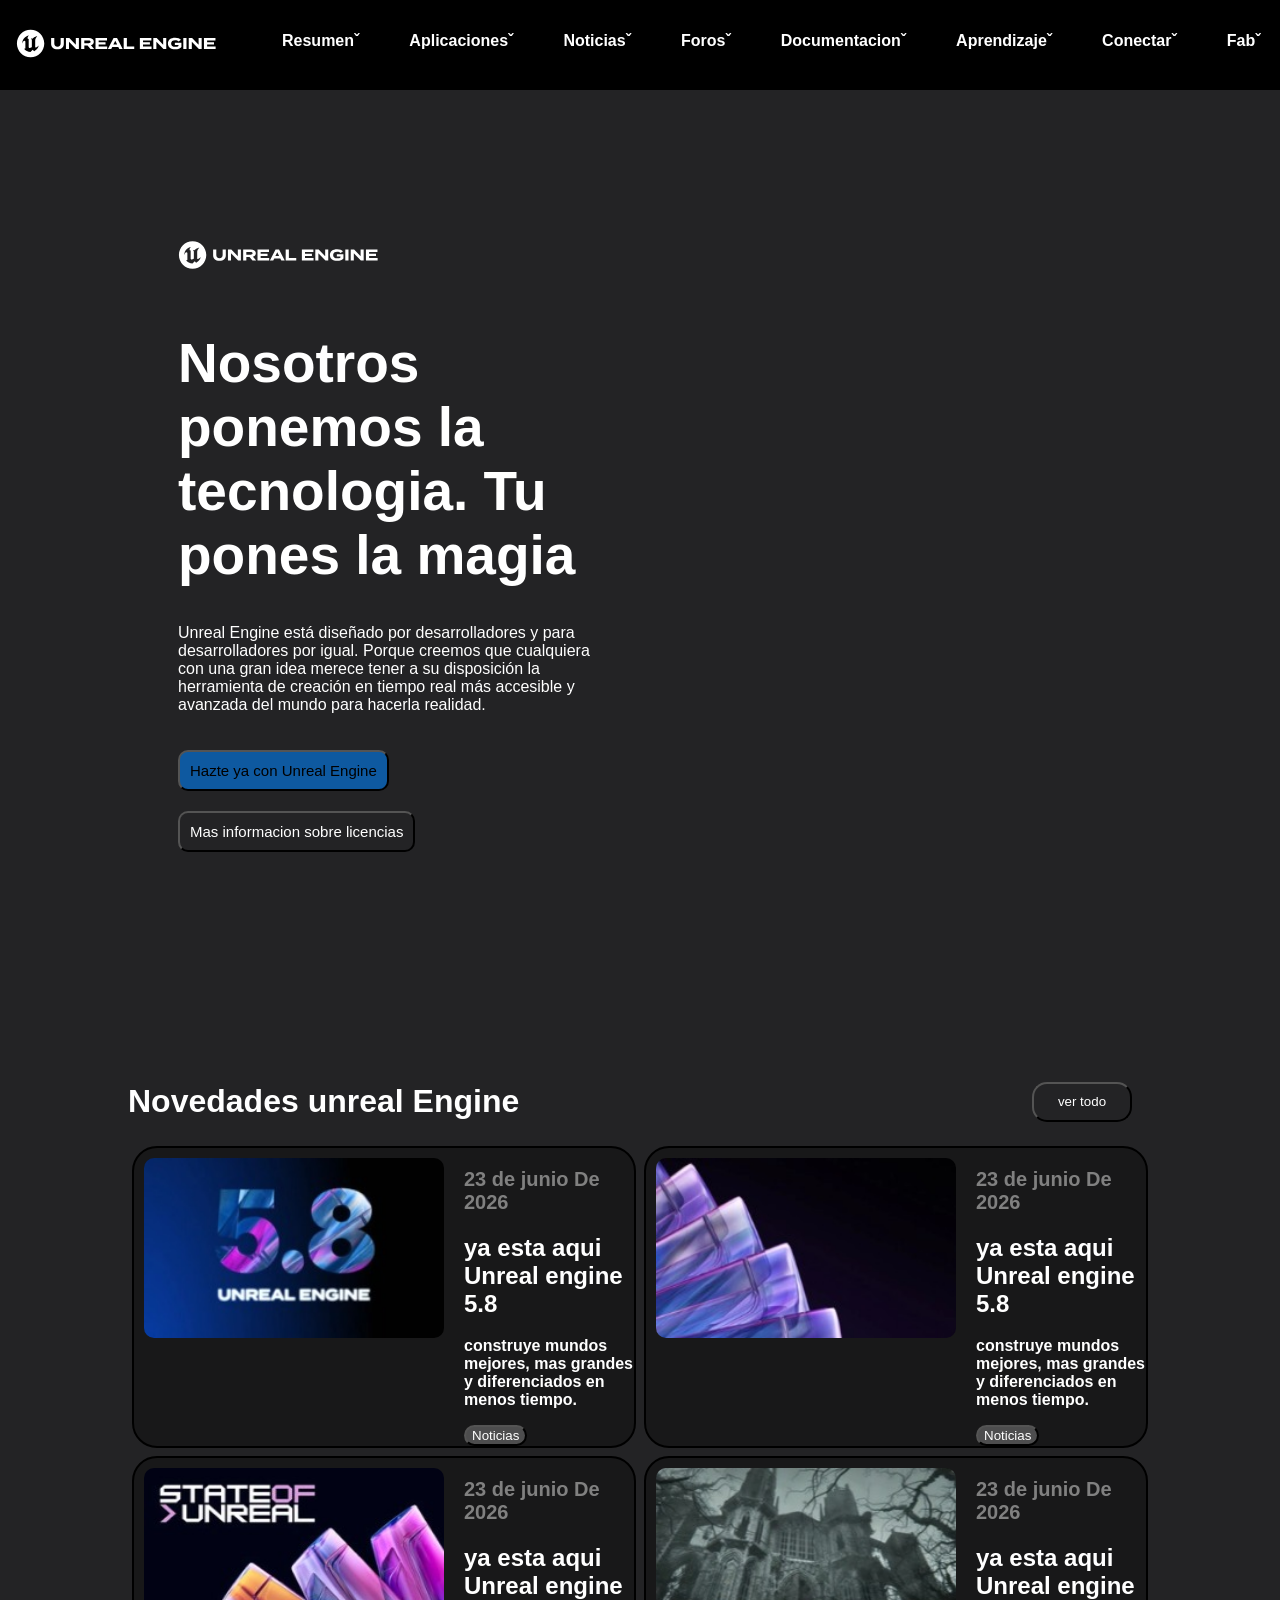
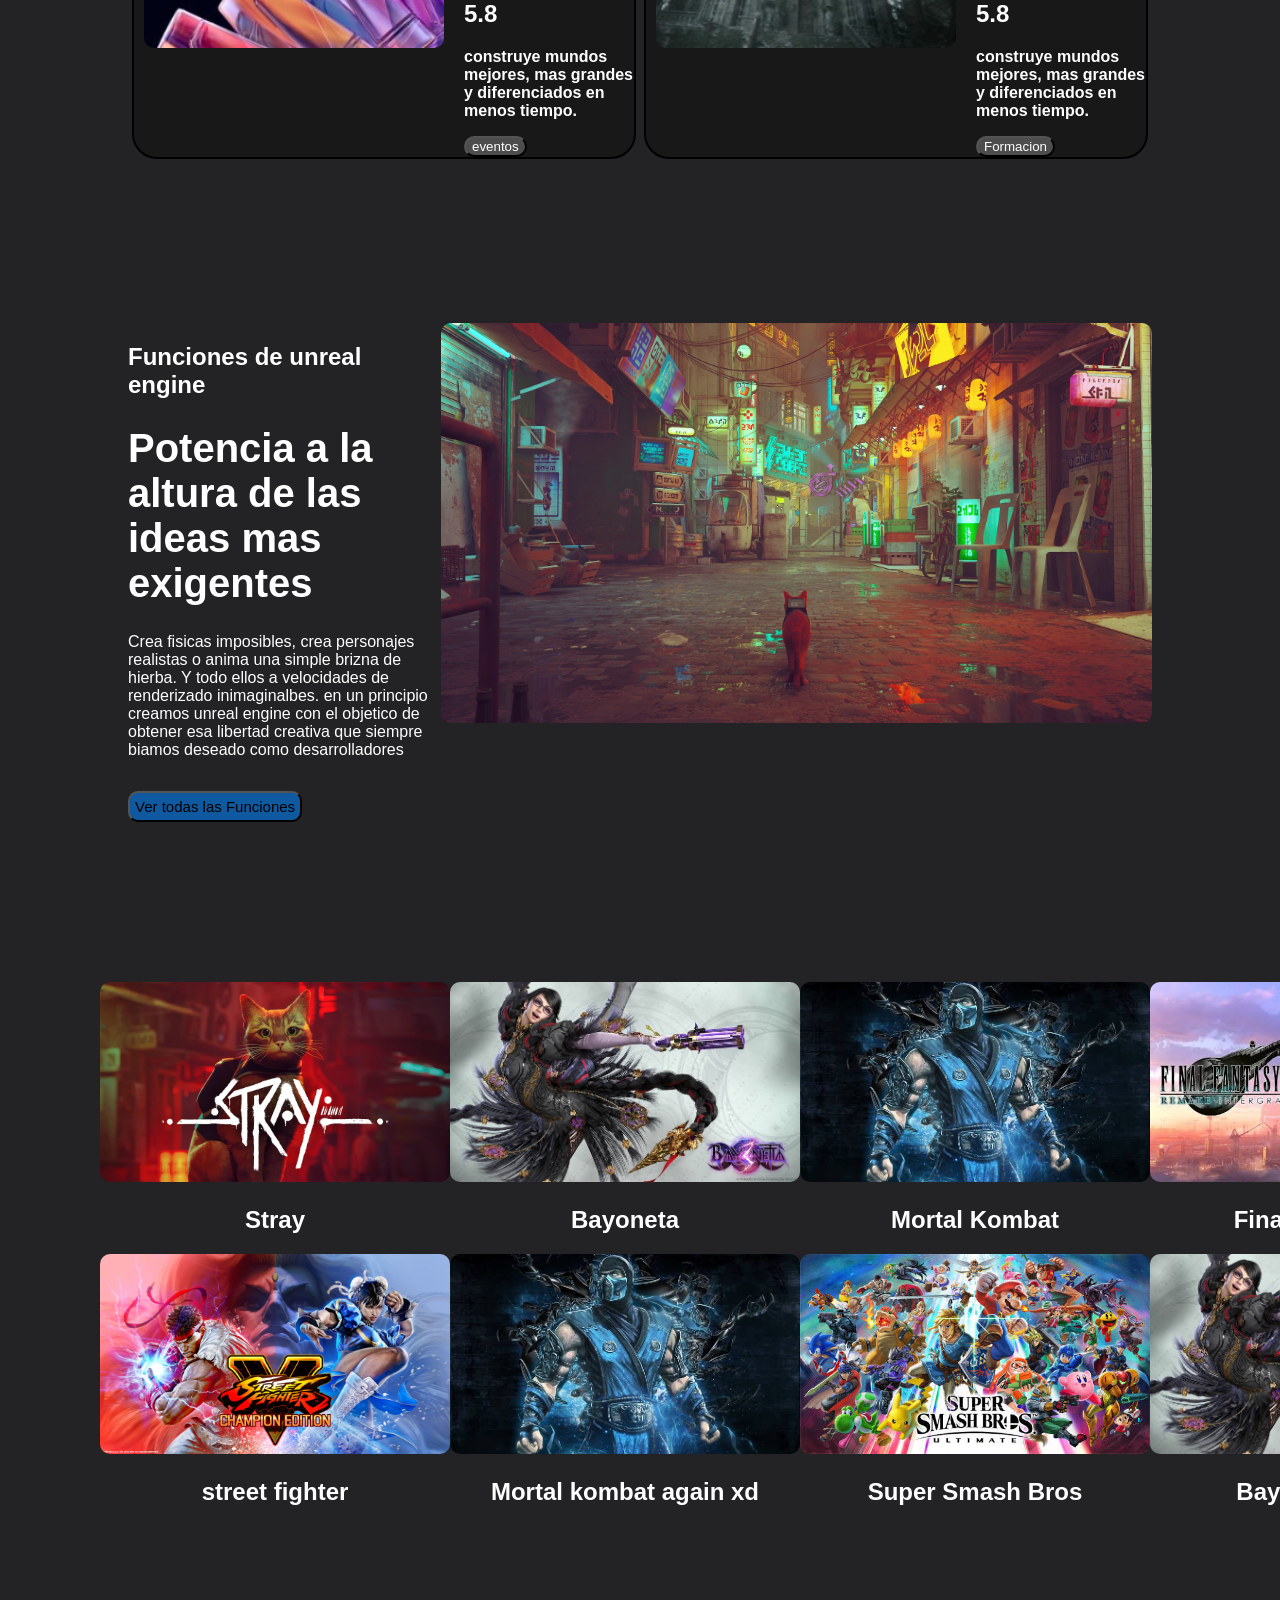
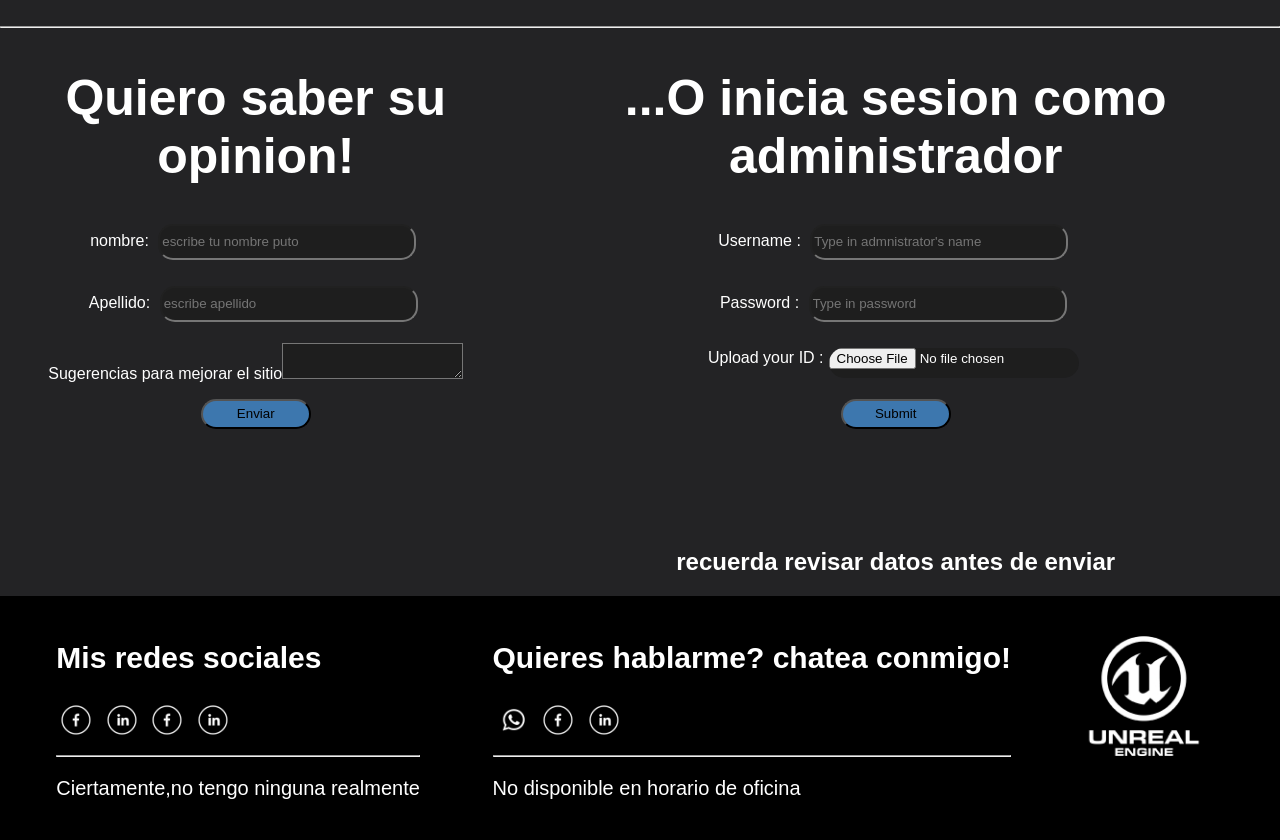
==== commit 110caa59: "Proyect 1 Unreal Engine web" ====
--- a/Index.html
+++ b/Index.html
@@ -25,7 +25,7 @@
          <p>Fabˇ</p>
       </div> 
       
-      <div>
+      <div>background-color: rgba(28, 38, 78, 0.705);
         <input type="text" placeholder="Buscar">
       </div>
       
@@ -52,10 +52,7 @@
            
           <div class="video1">
               <video src="./imagenes/videounreal.mp4" type="video/mp4" autoplay width="800" height="600px"></video>
-         </div>
-       </div>
-   
-                  
+         </div>               
    </div>
         
    <div class="contenedorcardsmain">
@@ -124,17 +121,7 @@
    </div>
 </div>
       
-   
-   
-   
-   
-   
-   
-   
-   
-   
-    
-   
+
    
    <div class="games">
      <div class="tarjeta">
@@ -191,10 +178,47 @@
        <p><label for="sugerencias" class="etiqueta">Sugerencias para mejorar el sitio<textarea name="sugerencias" id=""></textarea></label></p>
        <button type="submit">Enviar</button>
    </form>
-</div>
-
-
-
+
+   <div class="loginform">
+       <div>
+         <h1>...O inicia sesion como administrador</h1>
+         <p><label for="name" class="username" class="etiqueta">Username : <input type="text" placeholder="Type in admnistrator's name" required minlength="4" maxlength="8"></label></p>
+         <p><label for="password" class="password" class="etiqueta">Password : <input type="password" placeholder="Type in password" required minlength="5" maxlength="10"></label></p>
+         <p><label for="file">Upload your ID :</label><input type="file"></p>
+         <button>Submit</button>
+         <h2 id="checkfirsttext">recuerda revisar datos antes de enviar</h2>
+       </div>
+   </div>
+</div>
+
+
+<div class="footermain">
+      <div class="flexcontent">
+         <h2>Mis redes sociales</h2>
+         <div>
+          <img src="./imagenes/logofeisbuu.png" alt="">
+          <img src="./imagenes/logolinkedinsinfondo.png" alt="">
+          <img src="./imagenes/logofeisbuu.png" alt="">
+          <img src="./imagenes/logolinkedinsinfondo.png" alt="">
+         </div>
+         <hr>
+         <p>Ciertamente,no tengo ninguna realmente</p>
+      </div>
+
+      <div class="flexcontent">
+         <h2>Quieres hablarme? chatea conmigo!</h2>
+         <img src="./imagenes/logowasasinfondo.png" alt="xd">
+         <img src="./imagenes/logofeisbuu.png" alt="">
+          <img src="./imagenes/logolinkedinsinfondo.png" alt="">
+          <hr>
+          <p>No disponible en horario de oficina</p>
+      </div>
+
+      <div class="flexcontentimg">
+          <img src="./imagenes/UNREALOGO.png" alt=""> 
+      </div>
+
+</div>
 
  </body>
  </html>
--- a/Styles.css
+++ b/Styles.css
@@ -168,6 +168,7 @@
 }
 
 .buttoninner1 {
+
    border-radius: 10px;
    background-color: rgba(10, 100, 185, 0.836);
    padding: 10px;
@@ -178,6 +179,13 @@
 }
 
 
+
+
+.buttoninner1:active {
+     background-color: rgb(255, 217, 0);
+
+}
+
 .buttoninner2 {
     background-color: transparent;
     border-radius: 10px;
@@ -190,6 +198,12 @@
 
 
 
+.buttoninner2:active {
+        background-color: rgb(255, 217, 0);
+
+}
+
+
 
 
 
@@ -233,6 +247,16 @@
     justify-content: start;
     border-radius: 20px;
     
+}
+
+
+
+.buttonflex1:hover {
+    background-color: rgba(28, 38, 78, 0.705);
+}
+
+.buttonflex1:active {
+    background-color: rgb(255, 217, 0);
 }
 
 .buttonflex2 {
@@ -297,6 +321,15 @@
     display: flex;
 }
 
+
+.divflex2button:hover {
+    background-color: rgba(28, 38, 78, 0.705);
+}
+
+.divflex2button:active {
+    background-color: rgb(255, 217, 0);
+}
+
 .divflex3inner {
     display: flex;  
     justify-content: center;
@@ -349,18 +382,27 @@
     height: 30px;
     margin: 5px;
 }
-
+ 
 .textarea {
     background-color: rgba(29, 29, 29, 0.774);
 }
 
 .divform {
     display: flex;
-    justify-content: center;
+    justify-content: space-around;
     text-align: center;
     font-family: 'Gill Sans', 'Gill Sans MT', Calibri, 'Trebuchet MS', sans-serif;
-}
-
+    color: white;
+}
+
+
+.loginform {
+    color: white;
+}
+
+.divoform label {
+    color: white;
+}
 
 .divform h1{
   color: white;
@@ -375,7 +417,157 @@
      margin-bottom: 100px;
 }
 
+#checkfirsttext h2 {
+    display: none;
+}
+
+
+.divform button:hover {
+    background-color: rgba(28, 38, 78, 0.705);
+}
+ 
+.divform button:active {
+        background-color: rgb(255, 217, 0);
+
+}
+
 .divform textarea {
         background-color: rgba(29, 29, 29, 0.774);
 
+}
+
+
+.footermain {
+    display: flex;
+    flex-direction: row;
+    background-color: black;
+    color: white;
+    font-family: 'Gill Sans', 'Gill Sans MT', Calibri, 'Trebuchet MS', sans-serif;
+    justify-content: space-around;
+    padding: 20px;
+    font-size: 20px;
+}
+
+
+.flexcontent img{
+    width: 700px;
+    width: 40px;
+    padding: 0px;
+}
+
+
+
+.footermain .flexcontentimg {
+    padding-top: 20px;
+    height: 120px;
+    width: 140px;
+    display: flex;
+}
+
+
+
+
+@media(max-width:576px) {
+    .navflex {
+        display: none;
+    }
+
+    
+
+    .navflex {
+        flex-direction: column;
+        text-align: center;
+        
+    }
+
+    .navflexbutton {
+        justify-content: center;
+    }
+ 
+
+     .mastercontainer {
+    margin: 5px;
+
+ }
+
+
+    .inicio h1 {
+        font-size: 40px;
+    }
+
+    .inicio p {
+        font-size: 20px;
+    }
+
+    .inicio img {
+        width: 100px;
+        height: 30px;
+    }
+
+
+    .inicio {
+        display: flex;
+        flex-wrap: wrap;
+        text-align: center;
+    }
+
+   .contenedorcardsmain {
+    display: flex;
+    flex-wrap: wrap;
+   }
+
+   .card img {
+      width: 100px;
+      height: 120px;
+   }
+
+   .cardtext h3 {
+    font-size: 13px;
+   }
+
+   .cardtext h2 {
+    font-size: 20px;
+   }
+ 
+
+   .divflex2 {
+    display: flex;
+    flex-wrap: wrap;
+    text-align: center;
+     
+   }
+
+   .divflex2 img {
+    width: 460px;
+    height: 300px;
+    text-align: center;
+    padding-top: 20px;
+   }
+
+   .divflex2button {
+    display: none;
+   }
+
+   .games {
+    display: flex;
+    flex-wrap: wrap;
+   }
+
+
+   .divform {
+    display: flex;
+    flex-direction: column;
+   }
+   
+
+   .footermain {
+    display: flex;
+    flex-direction: column;
+    text-align: center;
+   }
+
+   .footermain .flexcontentimg {
+    display: none;
+   }
+
 }
